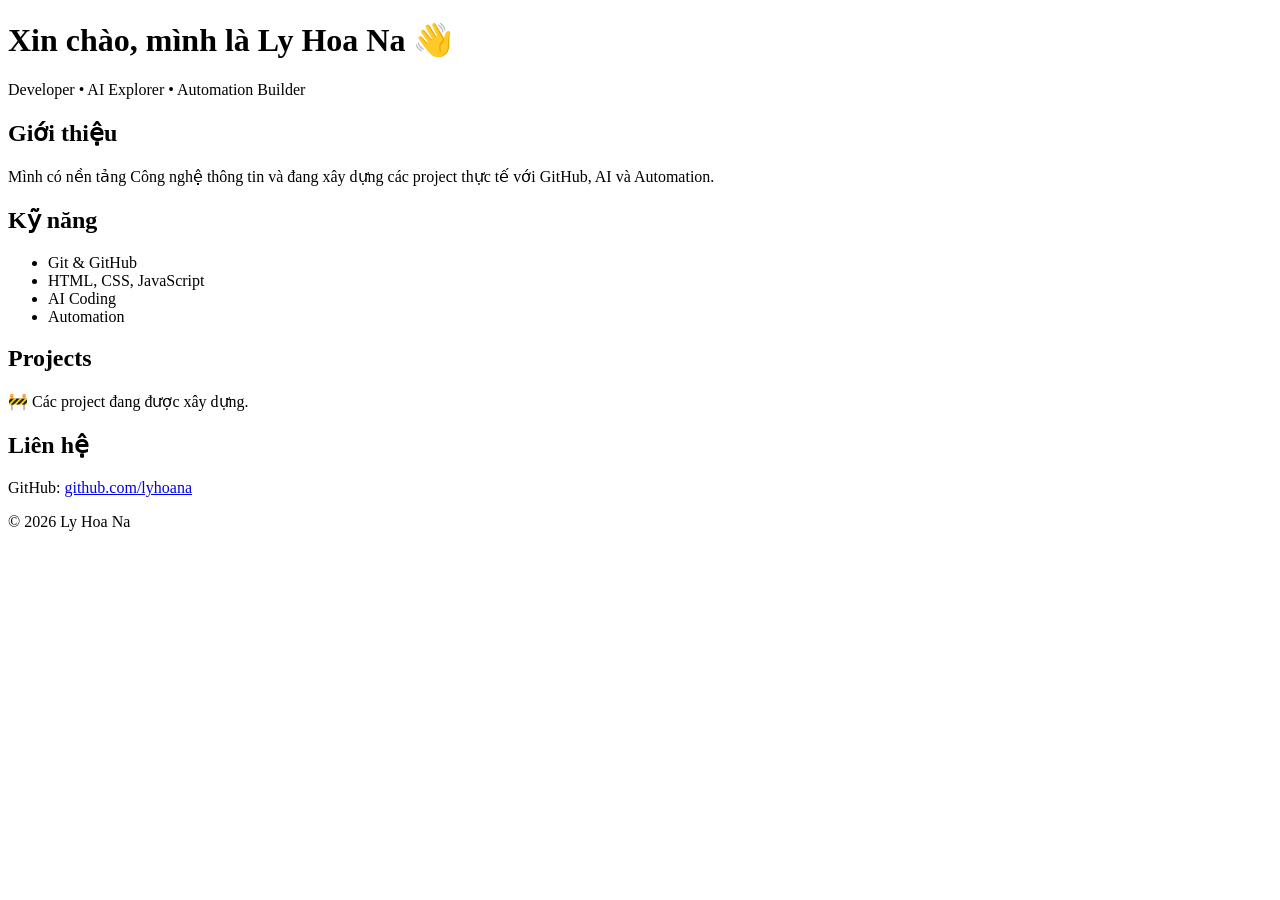
==== index.html @ 533ed75a "Add initial portfolio homepage Commit directly to the main branch" ====
<!DOCTYPE html>
<html lang="vi">
<head>
  <meta charset="UTF-8">
  <meta name="viewport" content="width=device-width, initial-scale=1.0">
  <title>Ly Hoa Na | Developer Portfolio</title>
</head>

<body>
  <header>
    <h1>Xin chào, mình là Ly Hoa Na 👋</h1>
    <p>Developer • AI Explorer • Automation Builder</p>
  </header>

  <main>
    <section>
      <h2>Giới thiệu</h2>
      <p>
        Mình có nền tảng Công nghệ thông tin và đang xây dựng các project
        thực tế với GitHub, AI và Automation.
      </p>
    </section>

    <section>
      <h2>Kỹ năng</h2>
      <ul>
        <li>Git & GitHub</li>
        <li>HTML, CSS, JavaScript</li>
        <li>AI Coding</li>
        <li>Automation</li>
      </ul>
    </section>

    <section>
      <h2>Projects</h2>
      <p>🚧 Các project đang được xây dựng.</p>
    </section>

    <section>
      <h2>Liên hệ</h2>
      <p>
        GitHub:
        <a href="https://github.com/lyhoana">
          github.com/lyhoana
        </a>
      </p>
    </section>
  </main>

  <footer>
    <p>© 2026 Ly Hoa Na</p>
  </footer>
</body>
</html>
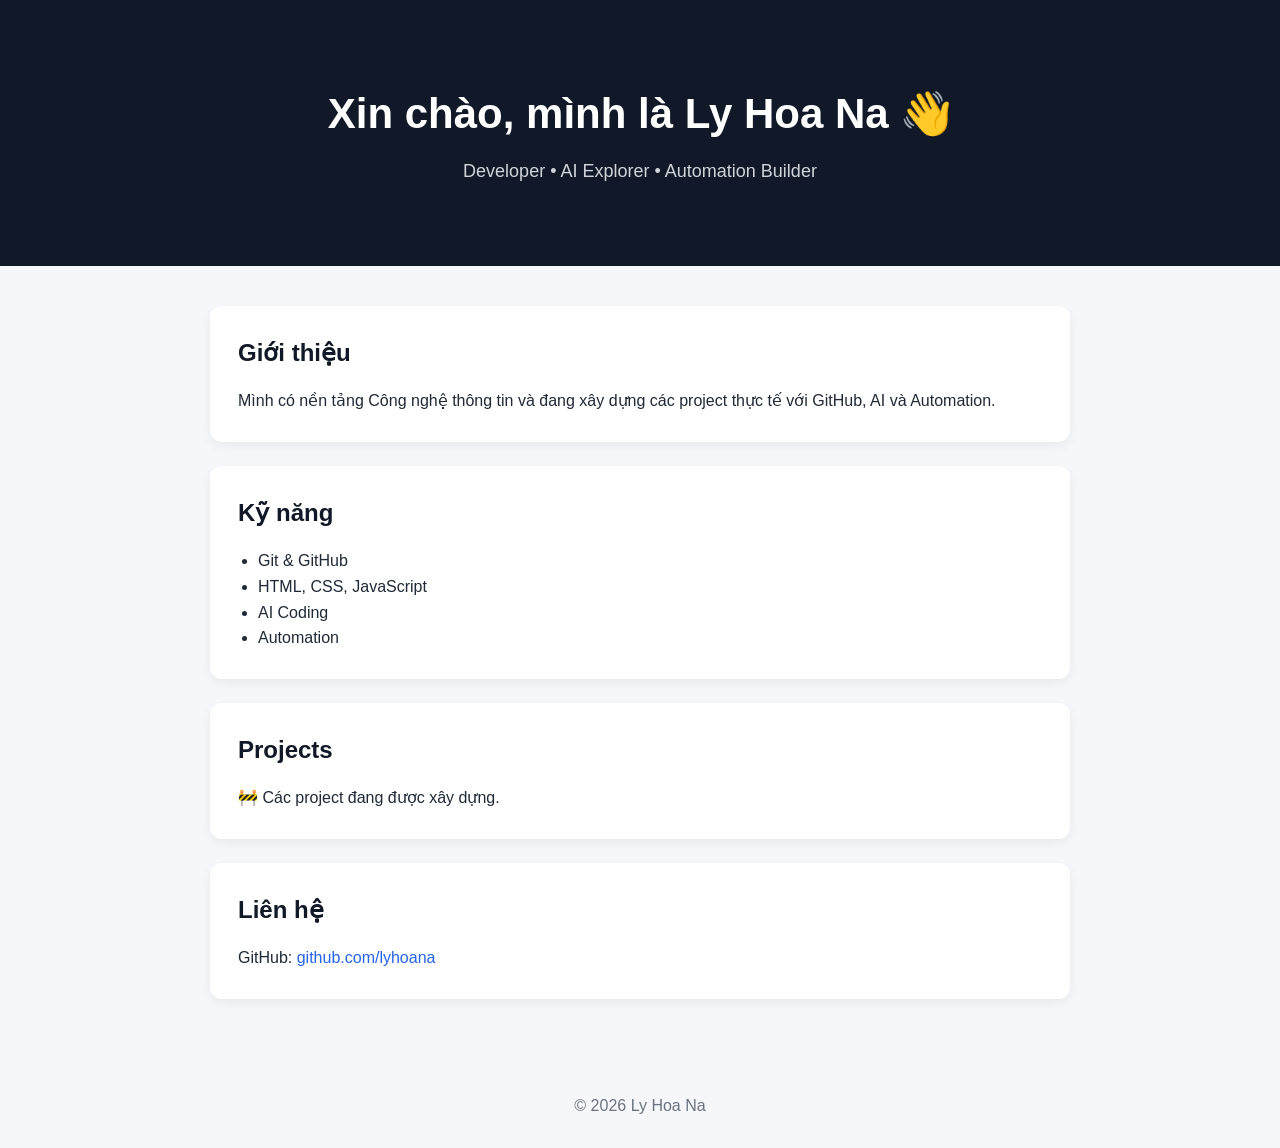
==== commit 5fae0223: "Connect stylesheet to homepage" ====
--- a/index.html
+++ b/index.html
@@ -4,6 +4,7 @@
   <meta charset="UTF-8">
   <meta name="viewport" content="width=device-width, initial-scale=1.0">
   <title>Ly Hoa Na | Developer Portfolio</title>
+  <link rel="stylesheet" href="style.css">
 </head>
 
 <body>
--- a/style.css
+++ b/style.css
@@ -0,0 +1,67 @@
+* {
+  box-sizing: border-box;
+  margin: 0;
+  padding: 0;
+}
+
+body {
+  font-family: Arial, sans-serif;
+  line-height: 1.6;
+  background: #f5f7fa;
+  color: #1f2937;
+}
+
+header {
+  text-align: center;
+  padding: 80px 20px;
+  background: #111827;
+  color: white;
+}
+
+header h1 {
+  font-size: 42px;
+  margin-bottom: 10px;
+}
+
+header p {
+  font-size: 18px;
+  color: #d1d5db;
+}
+
+main {
+  max-width: 900px;
+  margin: 0 auto;
+  padding: 40px 20px;
+}
+
+section {
+  background: white;
+  margin-bottom: 24px;
+  padding: 28px;
+  border-radius: 12px;
+  box-shadow: 0 4px 12px rgba(0, 0, 0, 0.06);
+}
+
+h2 {
+  margin-bottom: 16px;
+  color: #111827;
+}
+
+ul {
+  padding-left: 20px;
+}
+
+a {
+  color: #2563eb;
+  text-decoration: none;
+}
+
+a:hover {
+  text-decoration: underline;
+}
+
+footer {
+  text-align: center;
+  padding: 30px;
+  color: #6b7280;
+}
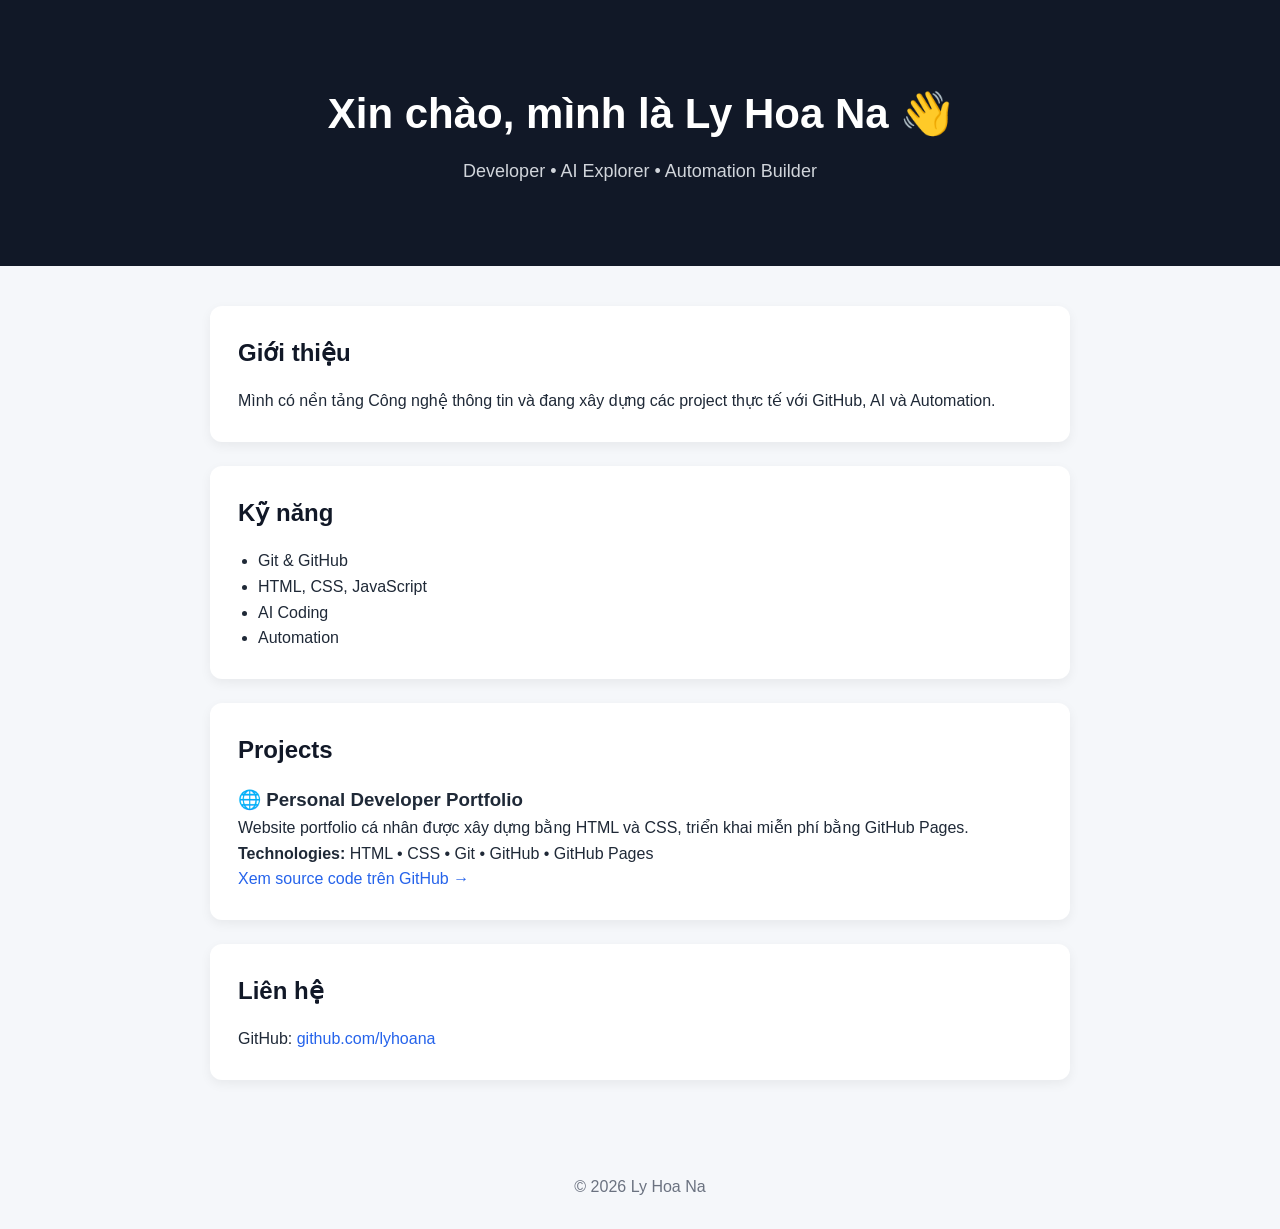
==== commit 9787a395: "Thêm project đầu tiên vào portfolio" ====
--- a/index.html
+++ b/index.html
@@ -1,21 +1,27 @@
 <!DOCTYPE html>
 <html lang="vi">
+
 <head>
   <meta charset="UTF-8">
   <meta name="viewport" content="width=device-width, initial-scale=1.0">
+
   <title>Ly Hoa Na | Developer Portfolio</title>
+
   <link rel="stylesheet" href="style.css">
 </head>
 
 <body>
+
   <header>
     <h1>Xin chào, mình là Ly Hoa Na 👋</h1>
     <p>Developer • AI Explorer • Automation Builder</p>
   </header>
 
   <main>
+
     <section>
       <h2>Giới thiệu</h2>
+
       <p>
         Mình có nền tảng Công nghệ thông tin và đang xây dựng các project
         thực tế với GitHub, AI và Automation.
@@ -24,6 +30,7 @@
 
     <section>
       <h2>Kỹ năng</h2>
+
       <ul>
         <li>Git & GitHub</li>
         <li>HTML, CSS, JavaScript</li>
@@ -34,22 +41,51 @@
 
     <section>
       <h2>Projects</h2>
-      <p>🚧 Các project đang được xây dựng.</p>
+
+      <h3>🌐 Personal Developer Portfolio</h3>
+
+      <p>
+        Website portfolio cá nhân được xây dựng bằng HTML và CSS,
+        triển khai miễn phí bằng GitHub Pages.
+      </p>
+
+      <p>
+        <strong>Technologies:</strong>
+        HTML • CSS • Git • GitHub • GitHub Pages
+      </p>
+
+      <p>
+        <a
+          href="https://github.com/lyhoana/lyhoana.github.io"
+          target="_blank"
+          rel="noopener noreferrer"
+        >
+          Xem source code trên GitHub →
+        </a>
+      </p>
     </section>
 
     <section>
       <h2>Liên hệ</h2>
+
       <p>
         GitHub:
-        <a href="https://github.com/lyhoana">
+        <a
+          href="https://github.com/lyhoana"
+          target="_blank"
+          rel="noopener noreferrer"
+        >
           github.com/lyhoana
         </a>
       </p>
     </section>
+
   </main>
 
   <footer>
     <p>© 2026 Ly Hoa Na</p>
   </footer>
+
 </body>
+
 </html>
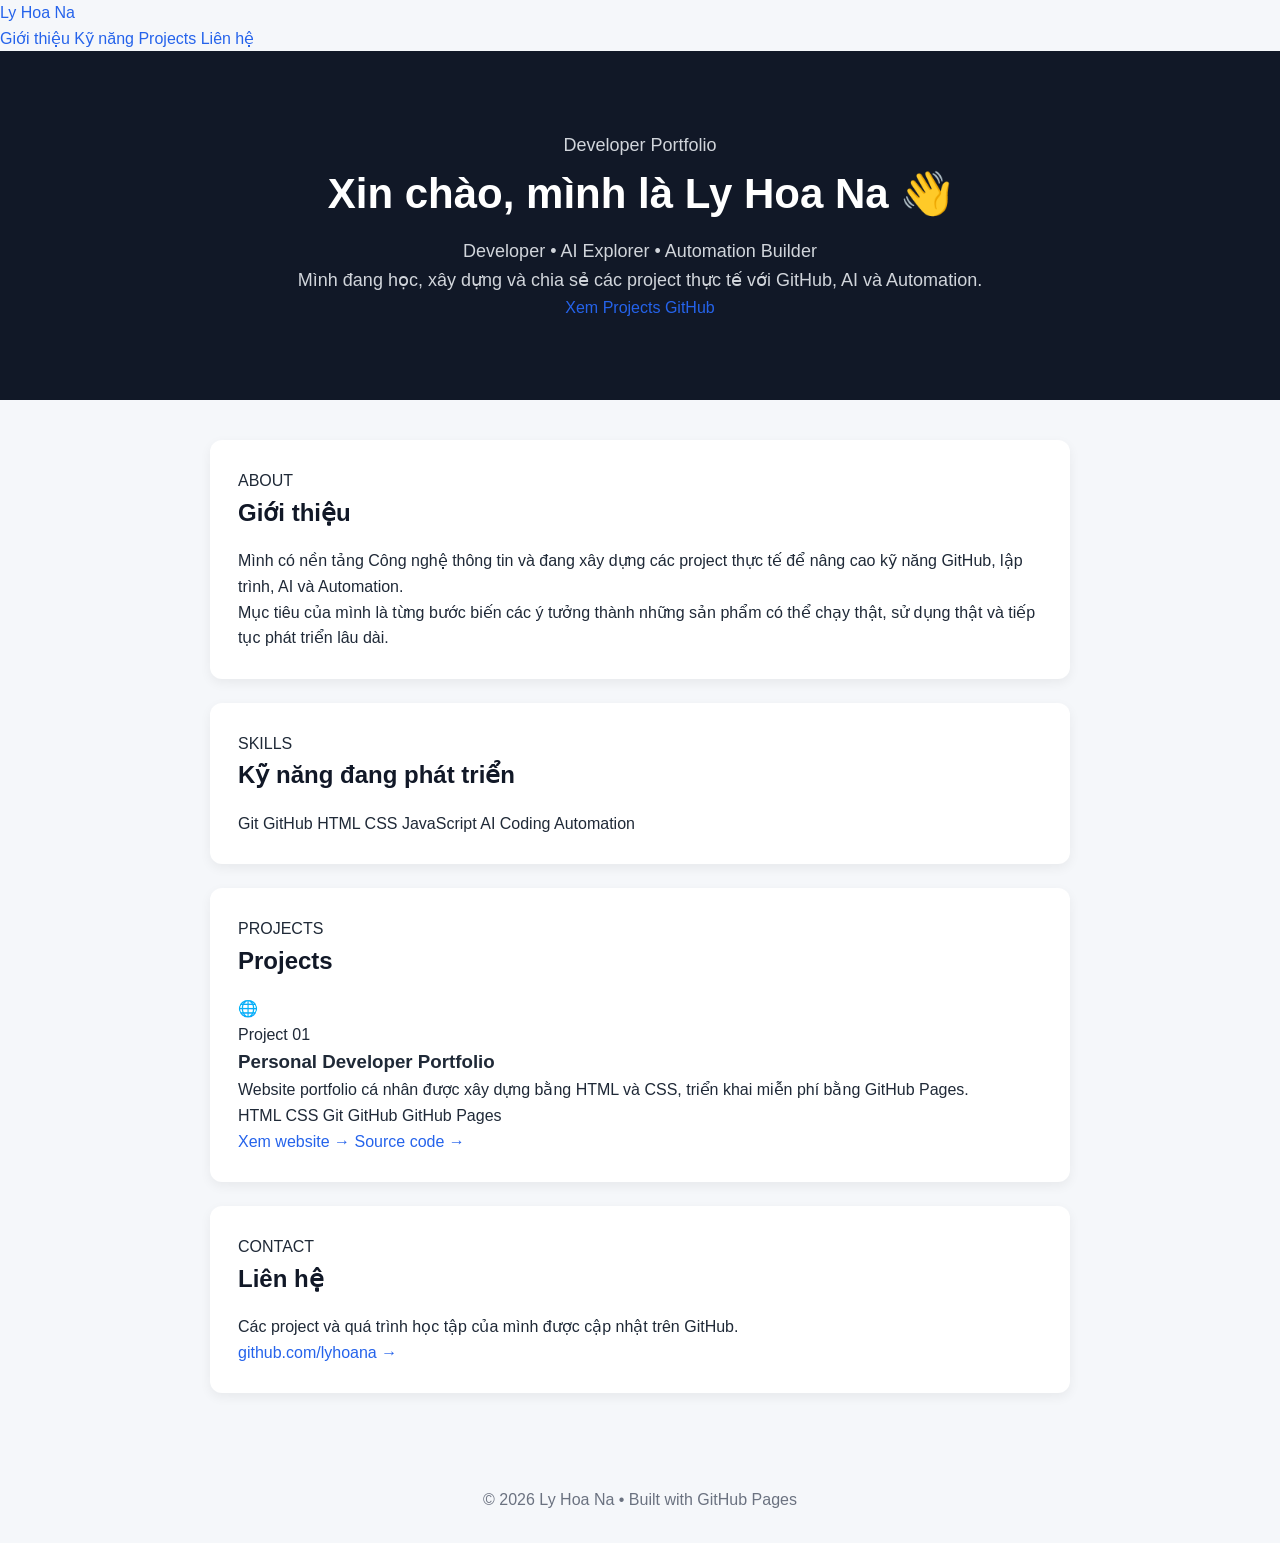
==== commit badec299: "Nâng cấp bố cục portfolio" ====
--- a/index.html
+++ b/index.html
@@ -4,6 +4,11 @@
 <head>
   <meta charset="UTF-8">
   <meta name="viewport" content="width=device-width, initial-scale=1.0">
+
+  <meta
+    name="description"
+    content="Portfolio cá nhân của Ly Hoa Na - GitHub, AI, Automation và các project thực tế."
+  >
 
   <title>Ly Hoa Na | Developer Portfolio</title>
 
@@ -12,78 +17,170 @@
 
 <body>
 
-  <header>
-    <h1>Xin chào, mình là Ly Hoa Na 👋</h1>
-    <p>Developer • AI Explorer • Automation Builder</p>
+  <nav class="navbar">
+    <div class="nav-container">
+      <a class="logo" href="#home">Ly Hoa Na</a>
+
+      <div class="nav-links">
+        <a href="#about">Giới thiệu</a>
+        <a href="#skills">Kỹ năng</a>
+        <a href="#projects">Projects</a>
+        <a href="#contact">Liên hệ</a>
+      </div>
+    </div>
+  </nav>
+
+  <header id="home" class="hero">
+    <div class="hero-content">
+
+      <p class="hero-label">Developer Portfolio</p>
+
+      <h1>Xin chào, mình là Ly Hoa Na 👋</h1>
+
+      <p class="hero-description">
+        Developer • AI Explorer • Automation Builder
+      </p>
+
+      <p class="hero-text">
+        Mình đang học, xây dựng và chia sẻ các project thực tế
+        với GitHub, AI và Automation.
+      </p>
+
+      <div class="hero-buttons">
+
+        <a
+          class="button button-primary"
+          href="#projects"
+        >
+          Xem Projects
+        </a>
+
+        <a
+          class="button button-secondary"
+          href="https://github.com/lyhoana"
+          target="_blank"
+          rel="noopener noreferrer"
+        >
+          GitHub
+        </a>
+
+      </div>
+    </div>
   </header>
 
   <main>
 
-    <section>
+    <section id="about">
+      <p class="section-label">ABOUT</p>
+
       <h2>Giới thiệu</h2>
 
       <p>
         Mình có nền tảng Công nghệ thông tin và đang xây dựng các project
-        thực tế với GitHub, AI và Automation.
+        thực tế để nâng cao kỹ năng GitHub, lập trình, AI và Automation.
+      </p>
+
+      <p>
+        Mục tiêu của mình là từng bước biến các ý tưởng thành những sản phẩm
+        có thể chạy thật, sử dụng thật và tiếp tục phát triển lâu dài.
       </p>
     </section>
 
-    <section>
-      <h2>Kỹ năng</h2>
+    <section id="skills">
+      <p class="section-label">SKILLS</p>
 
-      <ul>
-        <li>Git & GitHub</li>
-        <li>HTML, CSS, JavaScript</li>
-        <li>AI Coding</li>
-        <li>Automation</li>
-      </ul>
+      <h2>Kỹ năng đang phát triển</h2>
+
+      <div class="skill-list">
+        <span class="skill">Git</span>
+        <span class="skill">GitHub</span>
+        <span class="skill">HTML</span>
+        <span class="skill">CSS</span>
+        <span class="skill">JavaScript</span>
+        <span class="skill">AI Coding</span>
+        <span class="skill">Automation</span>
+      </div>
     </section>
 
-    <section>
+    <section id="projects">
+      <p class="section-label">PROJECTS</p>
+
       <h2>Projects</h2>
 
-      <h3>🌐 Personal Developer Portfolio</h3>
+      <div class="project-card">
 
-      <p>
-        Website portfolio cá nhân được xây dựng bằng HTML và CSS,
-        triển khai miễn phí bằng GitHub Pages.
-      </p>
+        <div class="project-icon">
+          🌐
+        </div>
 
-      <p>
-        <strong>Technologies:</strong>
-        HTML • CSS • Git • GitHub • GitHub Pages
-      </p>
+        <div class="project-content">
 
-      <p>
-        <a
-          href="https://github.com/lyhoana/lyhoana.github.io"
-          target="_blank"
-          rel="noopener noreferrer"
-        >
-          Xem source code trên GitHub →
-        </a>
-      </p>
+          <p class="project-number">
+            Project 01
+          </p>
+
+          <h3>Personal Developer Portfolio</h3>
+
+          <p>
+            Website portfolio cá nhân được xây dựng bằng HTML và CSS,
+            triển khai miễn phí bằng GitHub Pages.
+          </p>
+
+          <div class="project-tech">
+            <span>HTML</span>
+            <span>CSS</span>
+            <span>Git</span>
+            <span>GitHub</span>
+            <span>GitHub Pages</span>
+          </div>
+
+          <div class="project-links">
+
+            <a
+              href="https://lyhoana.github.io/"
+              target="_blank"
+              rel="noopener noreferrer"
+            >
+              Xem website →
+            </a>
+
+            <a
+              href="https://github.com/lyhoana/lyhoana.github.io"
+              target="_blank"
+              rel="noopener noreferrer"
+            >
+              Source code →
+            </a>
+
+          </div>
+
+        </div>
+      </div>
     </section>
 
-    <section>
+    <section id="contact">
+      <p class="section-label">CONTACT</p>
+
       <h2>Liên hệ</h2>
 
       <p>
-        GitHub:
-        <a
-          href="https://github.com/lyhoana"
-          target="_blank"
-          rel="noopener noreferrer"
-        >
-          github.com/lyhoana
-        </a>
+        Các project và quá trình học tập của mình được cập nhật trên GitHub.
       </p>
+
+      <a
+        class="contact-link"
+        href="https://github.com/lyhoana"
+        target="_blank"
+        rel="noopener noreferrer"
+      >
+        github.com/lyhoana →
+      </a>
     </section>
 
   </main>
 
   <footer>
-    <p>© 2026 Ly Hoa Na</p>
+    <p>© 2026 Ly Hoa Na • Built with GitHub Pages</p>
   </footer>
 
 </body>
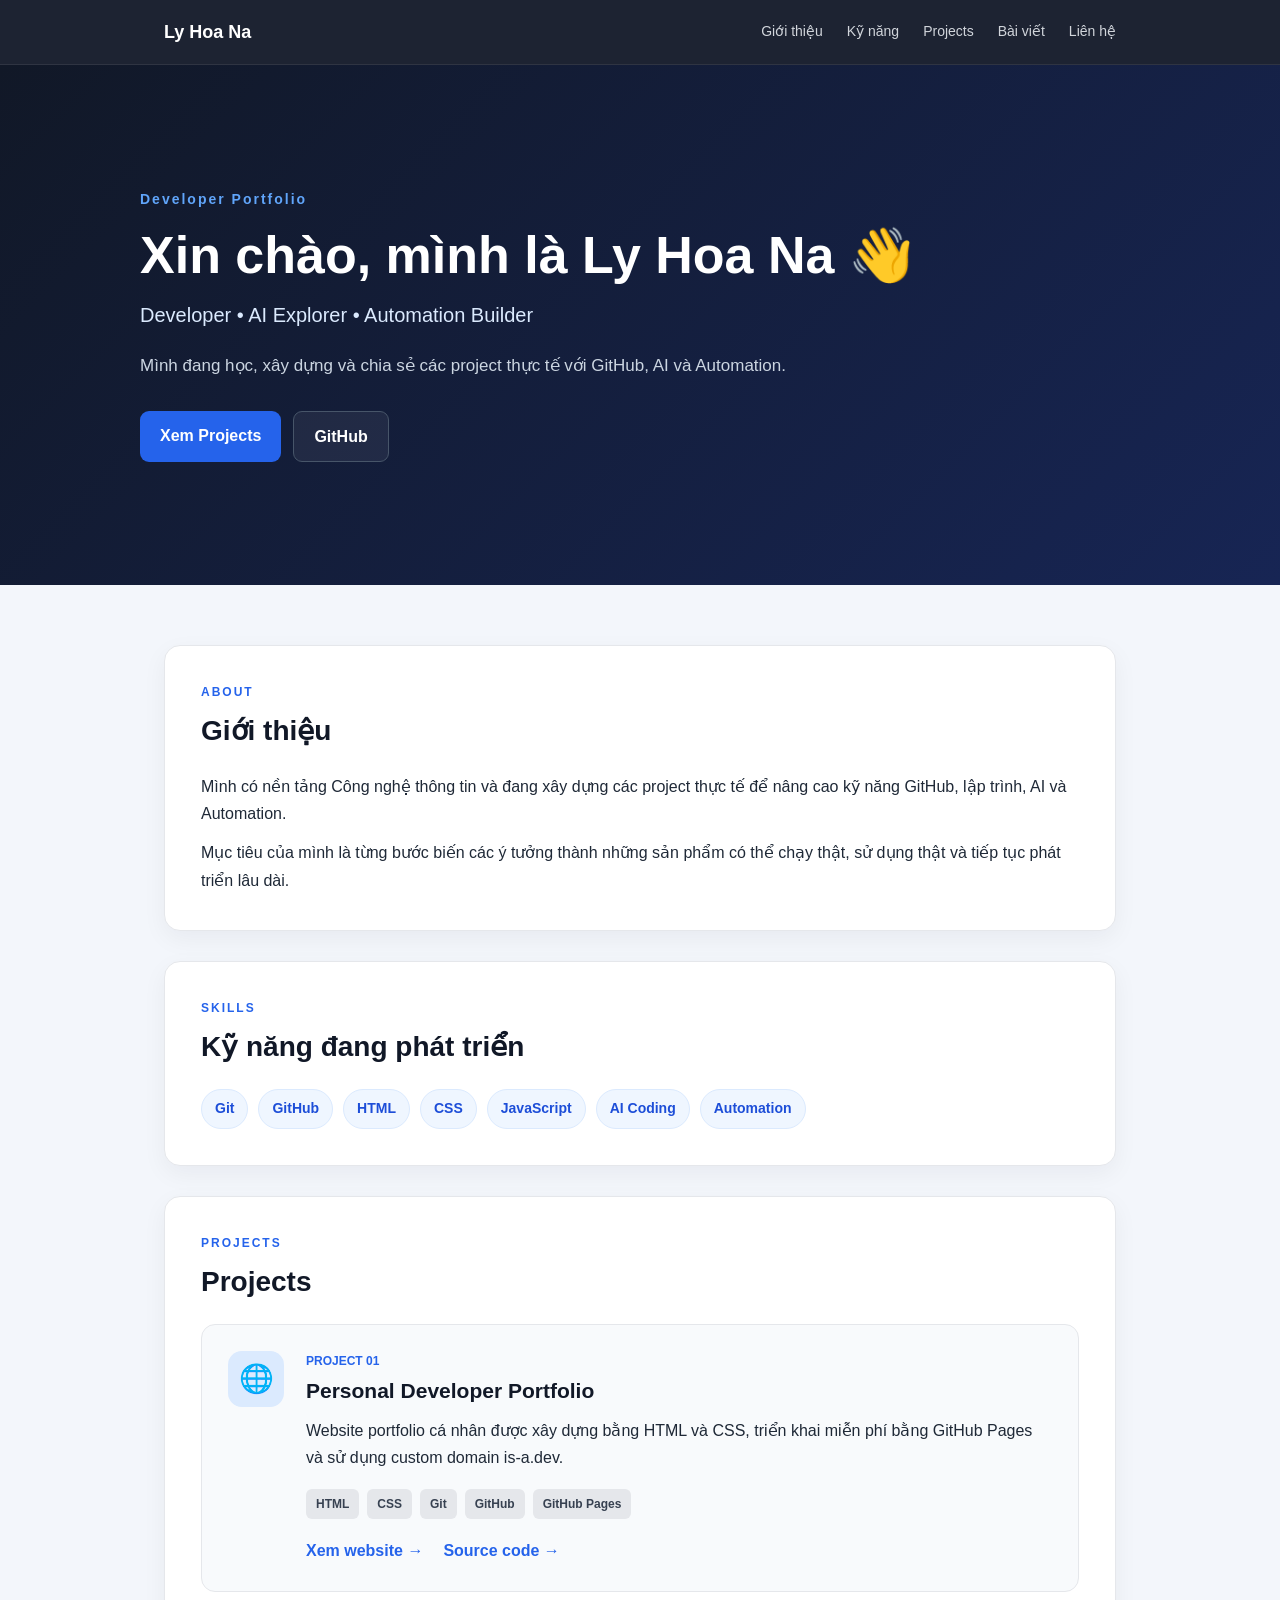
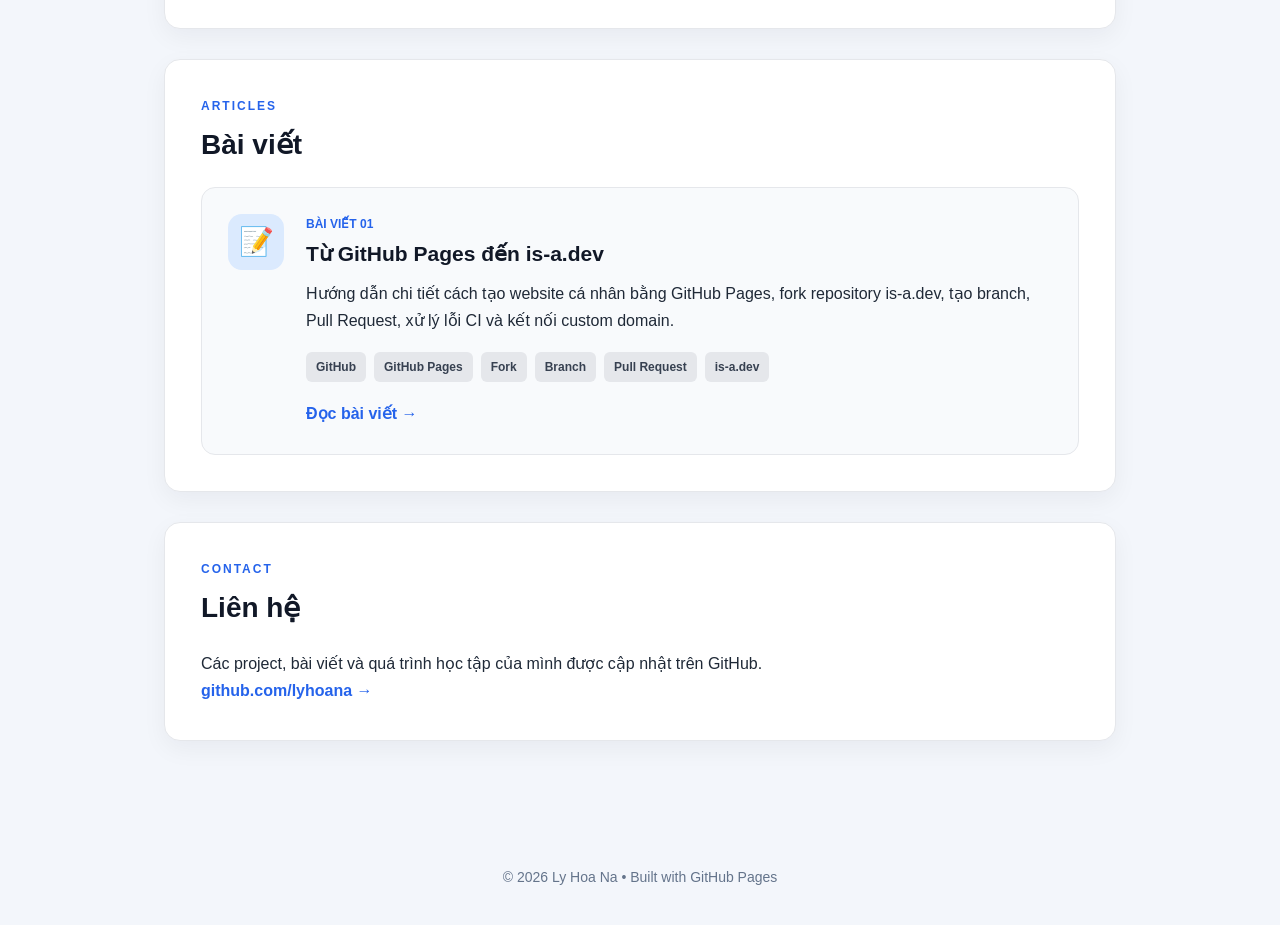
==== commit 71d639f8: "Thêm mục bài viết vào trang chủ" ====
--- a/index.html
+++ b/index.html
@@ -7,7 +7,7 @@
 
   <meta
     name="description"
-    content="Portfolio cá nhân của Ly Hoa Na - GitHub, AI, Automation và các project thực tế."
+    content="Portfolio cá nhân của Ly Hoa Na - GitHub, AI, Automation, project thực tế và các bài viết chia sẻ kinh nghiệm."
   >
 
   <title>Ly Hoa Na | Developer Portfolio</title>
@@ -25,6 +25,7 @@
         <a href="#about">Giới thiệu</a>
         <a href="#skills">Kỹ năng</a>
         <a href="#projects">Projects</a>
+        <a href="#articles">Bài viết</a>
         <a href="#contact">Liên hệ</a>
       </div>
     </div>
@@ -123,7 +124,7 @@
 
           <p>
             Website portfolio cá nhân được xây dựng bằng HTML và CSS,
-            triển khai miễn phí bằng GitHub Pages.
+            triển khai miễn phí bằng GitHub Pages và sử dụng custom domain is-a.dev.
           </p>
 
           <div class="project-tech">
@@ -137,7 +138,7 @@
           <div class="project-links">
 
             <a
-              href="https://lyhoana.github.io/"
+              href="https://lyhoana.is-a.dev/"
               target="_blank"
               rel="noopener noreferrer"
             >
@@ -158,13 +159,61 @@
       </div>
     </section>
 
+    <section id="articles">
+      <p class="section-label">ARTICLES</p>
+
+      <h2>Bài viết</h2>
+
+      <div class="project-card">
+
+        <div class="project-icon">
+          📝
+        </div>
+
+        <div class="project-content">
+
+          <p class="project-number">
+            Bài viết 01
+          </p>
+
+          <h3>
+            Từ GitHub Pages đến is-a.dev
+          </h3>
+
+          <p>
+            Hướng dẫn chi tiết cách tạo website cá nhân bằng GitHub Pages,
+            fork repository is-a.dev, tạo branch, Pull Request,
+            xử lý lỗi CI và kết nối custom domain.
+          </p>
+
+          <div class="project-tech">
+            <span>GitHub</span>
+            <span>GitHub Pages</span>
+            <span>Fork</span>
+            <span>Branch</span>
+            <span>Pull Request</span>
+            <span>is-a.dev</span>
+          </div>
+
+          <div class="project-links">
+
+            <a href="blog/github-pages-is-a-dev.html">
+              Đọc bài viết →
+            </a>
+
+          </div>
+
+        </div>
+      </div>
+    </section>
+
     <section id="contact">
       <p class="section-label">CONTACT</p>
 
       <h2>Liên hệ</h2>
 
       <p>
-        Các project và quá trình học tập của mình được cập nhật trên GitHub.
+        Các project, bài viết và quá trình học tập của mình được cập nhật trên GitHub.
       </p>
 
       <a
--- a/style.css
+++ b/style.css
@@ -4,64 +4,418 @@
   padding: 0;
 }
 
+html {
+  scroll-behavior: smooth;
+}
+
 body {
-  font-family: Arial, sans-serif;
-  line-height: 1.6;
-  background: #f5f7fa;
+  font-family:
+    Arial,
+    Helvetica,
+    sans-serif;
+
+  line-height: 1.7;
+
+  background: #f3f6fb;
   color: #1f2937;
 }
 
-header {
+/* Navigation */
+
+.navbar {
+  position: sticky;
+  top: 0;
+  z-index: 100;
+
+  background: rgba(17, 24, 39, 0.95);
+
+  border-bottom: 1px solid rgba(255, 255, 255, 0.08);
+}
+
+.nav-container {
+  max-width: 1000px;
+  margin: 0 auto;
+
+  min-height: 64px;
+
+  padding: 0 24px;
+
+  display: flex;
+  align-items: center;
+  justify-content: space-between;
+}
+
+.logo {
+  color: white;
+
+  font-weight: 700;
+  font-size: 18px;
+
+  text-decoration: none;
+}
+
+.nav-links {
+  display: flex;
+  gap: 24px;
+}
+
+.nav-links a {
+  color: #d1d5db;
+
+  font-size: 14px;
+
+  text-decoration: none;
+}
+
+.nav-links a:hover {
+  color: white;
+}
+
+/* Hero */
+
+.hero {
+  min-height: 520px;
+
+  padding: 110px 24px;
+
+  display: flex;
+  align-items: center;
+
+  background:
+    linear-gradient(
+      135deg,
+      #111827,
+      #172554
+    );
+
+  color: white;
+}
+
+.hero-content {
+  width: 100%;
+  max-width: 1000px;
+
+  margin: 0 auto;
+}
+
+.hero-label {
+  margin-bottom: 14px;
+
+  font-size: 14px;
+  font-weight: 700;
+
+  letter-spacing: 2px;
+
+  color: #60a5fa;
+}
+
+.hero h1 {
+  max-width: 800px;
+
+  margin-bottom: 12px;
+
+  font-size: 52px;
+  line-height: 1.15;
+}
+
+.hero-description {
+  margin-bottom: 20px;
+
+  font-size: 20px;
+
+  color: #dbeafe;
+}
+
+.hero-text {
+  max-width: 650px;
+
+  margin-bottom: 30px;
+
+  font-size: 17px;
+
+  color: #cbd5e1;
+}
+
+.hero-buttons {
+  display: flex;
+  flex-wrap: wrap;
+
+  gap: 12px;
+}
+
+.button {
+  display: inline-block;
+
+  padding: 11px 20px;
+
+  border-radius: 9px;
+
+  font-weight: 700;
+
+  text-decoration: none;
+
+  transition:
+    transform 0.2s ease,
+    background 0.2s ease;
+}
+
+.button:hover {
+  transform: translateY(-2px);
+}
+
+.button-primary {
+  background: #2563eb;
+  color: white;
+}
+
+.button-primary:hover {
+  background: #1d4ed8;
+}
+
+.button-secondary {
+  border: 1px solid #475569;
+
+  background: rgba(255, 255, 255, 0.06);
+
+  color: white;
+}
+
+.button-secondary:hover {
+  background: rgba(255, 255, 255, 0.12);
+}
+
+/* Main */
+
+main {
+  max-width: 1000px;
+
+  margin: 0 auto;
+
+  padding: 60px 24px;
+}
+
+section {
+  margin-bottom: 30px;
+
+  padding: 36px;
+
+  background: white;
+
+  border: 1px solid #e5e7eb;
+  border-radius: 16px;
+
+  box-shadow:
+    0 8px 25px
+    rgba(15, 23, 42, 0.05);
+}
+
+.section-label {
+  margin-bottom: 5px;
+
+  color: #2563eb;
+
+  font-size: 12px;
+  font-weight: 700;
+
+  letter-spacing: 2px;
+}
+
+h2 {
+  margin-bottom: 18px;
+
+  color: #111827;
+
+  font-size: 28px;
+}
+
+section p + p {
+  margin-top: 12px;
+}
+
+/* Skills */
+
+.skill-list {
+  display: flex;
+  flex-wrap: wrap;
+
+  gap: 10px;
+}
+
+.skill {
+  padding: 7px 13px;
+
+  border: 1px solid #dbeafe;
+  border-radius: 999px;
+
+  background: #eff6ff;
+
+  color: #1d4ed8;
+
+  font-size: 14px;
+  font-weight: 600;
+}
+
+/* Project */
+
+.project-card {
+  display: flex;
+
+  gap: 22px;
+
+  padding: 26px;
+
+  border: 1px solid #e5e7eb;
+  border-radius: 14px;
+
+  background: #f8fafc;
+}
+
+.project-icon {
+  width: 56px;
+  height: 56px;
+
+  flex-shrink: 0;
+
+  display: flex;
+  align-items: center;
+  justify-content: center;
+
+  border-radius: 14px;
+
+  background: #dbeafe;
+
+  font-size: 28px;
+}
+
+.project-content {
+  flex: 1;
+}
+
+.project-number {
+  margin-bottom: 2px;
+
+  color: #2563eb;
+
+  font-size: 12px;
+  font-weight: 700;
+
+  text-transform: uppercase;
+}
+
+.project-content h3 {
+  margin-bottom: 8px;
+
+  color: #111827;
+
+  font-size: 21px;
+}
+
+.project-tech {
+  display: flex;
+  flex-wrap: wrap;
+
+  gap: 8px;
+
+  margin-top: 18px;
+}
+
+.project-tech span {
+  padding: 5px 10px;
+
+  border-radius: 6px;
+
+  background: #e5e7eb;
+
+  color: #374151;
+
+  font-size: 12px;
+  font-weight: 600;
+}
+
+.project-links {
+  display: flex;
+  flex-wrap: wrap;
+
+  gap: 20px;
+
+  margin-top: 18px;
+}
+
+.project-links a,
+.contact-link {
+  color: #2563eb;
+
+  font-weight: 700;
+
+  text-decoration: none;
+}
+
+.project-links a:hover,
+.contact-link:hover {
+  text-decoration: underline;
+}
+
+/* Footer */
+
+footer {
+  padding: 35px 20px;
+
   text-align: center;
-  padding: 80px 20px;
-  background: #111827;
-  color: white;
-}
-
-header h1 {
-  font-size: 42px;
-  margin-bottom: 10px;
-}
-
-header p {
-  font-size: 18px;
-  color: #d1d5db;
-}
-
-main {
-  max-width: 900px;
-  margin: 0 auto;
-  padding: 40px 20px;
-}
-
-section {
-  background: white;
-  margin-bottom: 24px;
-  padding: 28px;
-  border-radius: 12px;
-  box-shadow: 0 4px 12px rgba(0, 0, 0, 0.06);
-}
-
-h2 {
-  margin-bottom: 16px;
-  color: #111827;
-}
-
-ul {
-  padding-left: 20px;
-}
-
-a {
-  color: #2563eb;
-  text-decoration: none;
-}
-
-a:hover {
-  text-decoration: underline;
-}
-
-footer {
-  text-align: center;
-  padding: 30px;
-  color: #6b7280;
-}
+
+  color: #64748b;
+
+  font-size: 14px;
+}
+
+/* Mobile */
+
+@media (max-width: 700px) {
+
+  .nav-container {
+    min-height: auto;
+
+    padding-top: 16px;
+    padding-bottom: 16px;
+
+    flex-direction: column;
+
+    gap: 12px;
+  }
+
+  .nav-links {
+    width: 100%;
+
+    justify-content: center;
+
+    gap: 14px;
+
+    flex-wrap: wrap;
+  }
+
+  .hero {
+    min-height: auto;
+
+    padding: 80px 20px;
+  }
+
+  .hero h1 {
+    font-size: 38px;
+  }
+
+  .hero-description {
+    font-size: 17px;
+  }
+
+  main {
+    padding: 35px 16px;
+  }
+
+  section {
+    padding: 24px;
+  }
+
+  .project-card {
+    flex-direction: column;
+  }
+
+}
